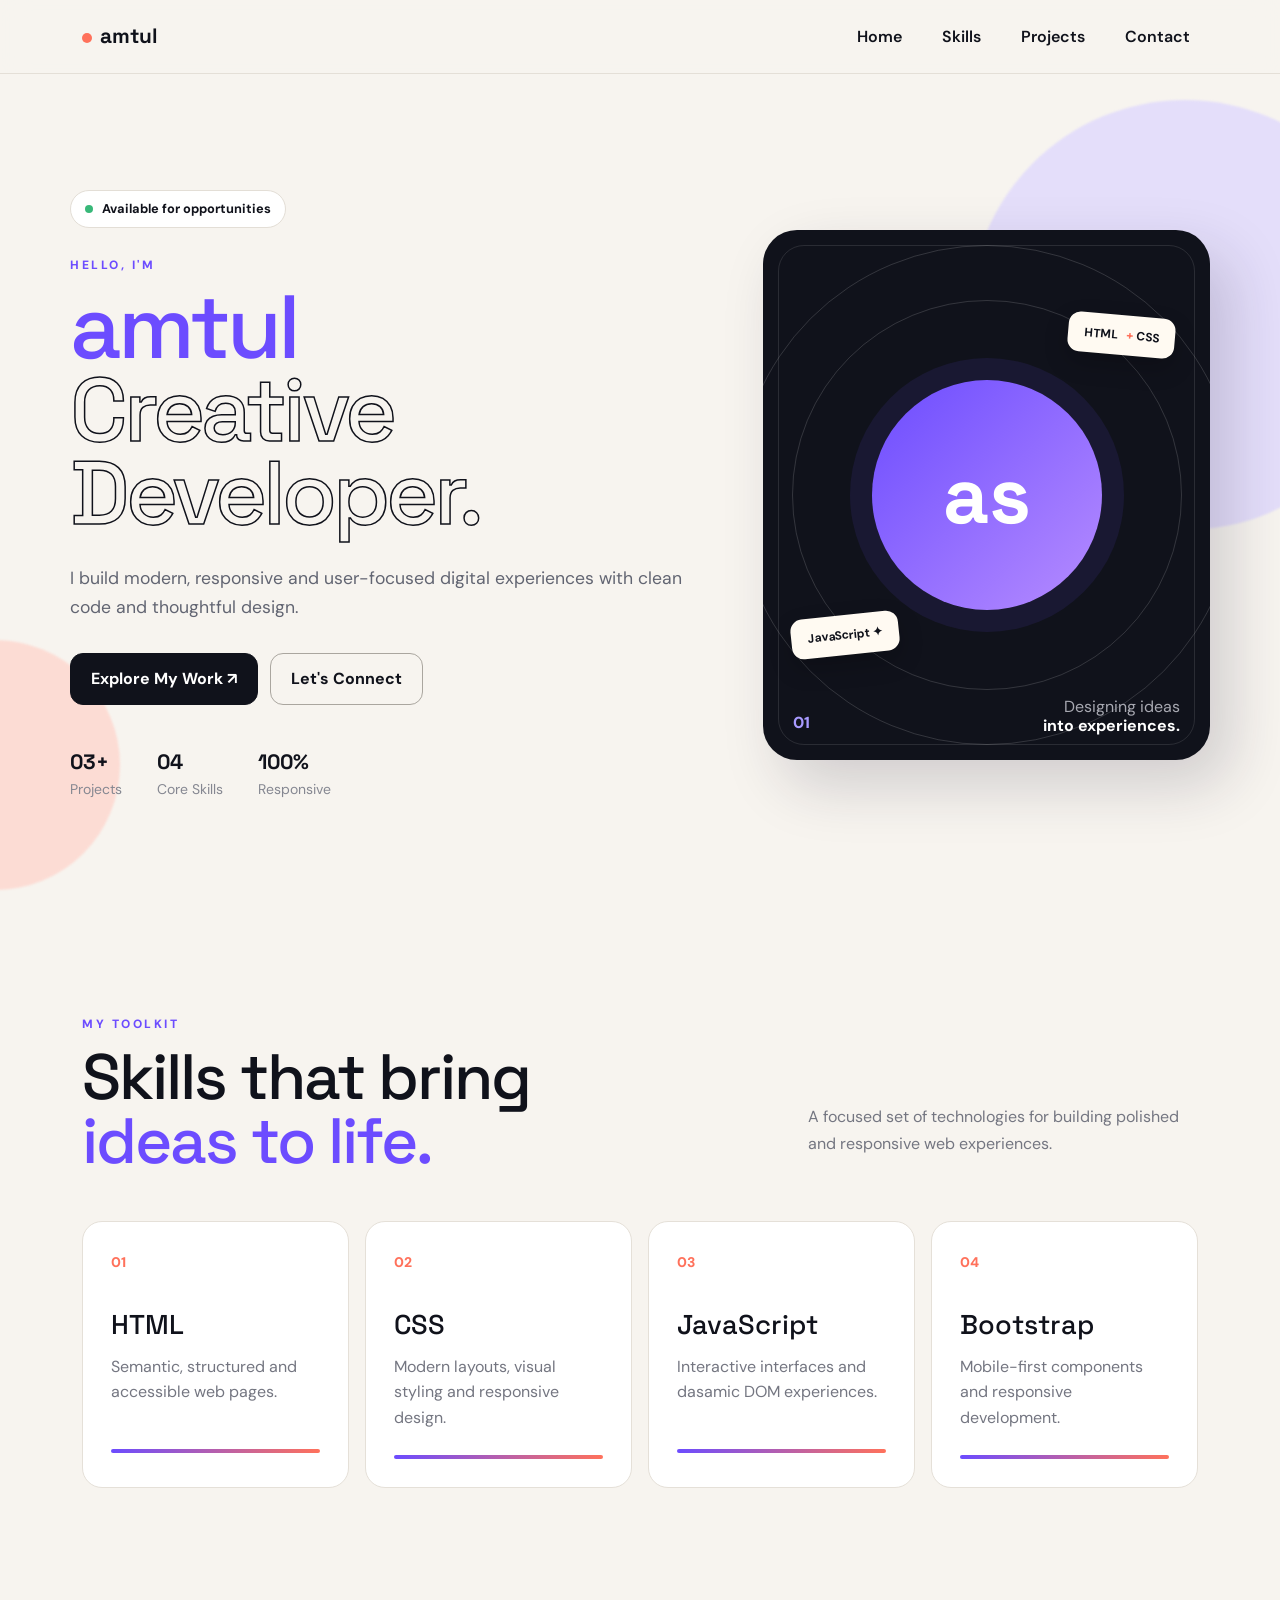
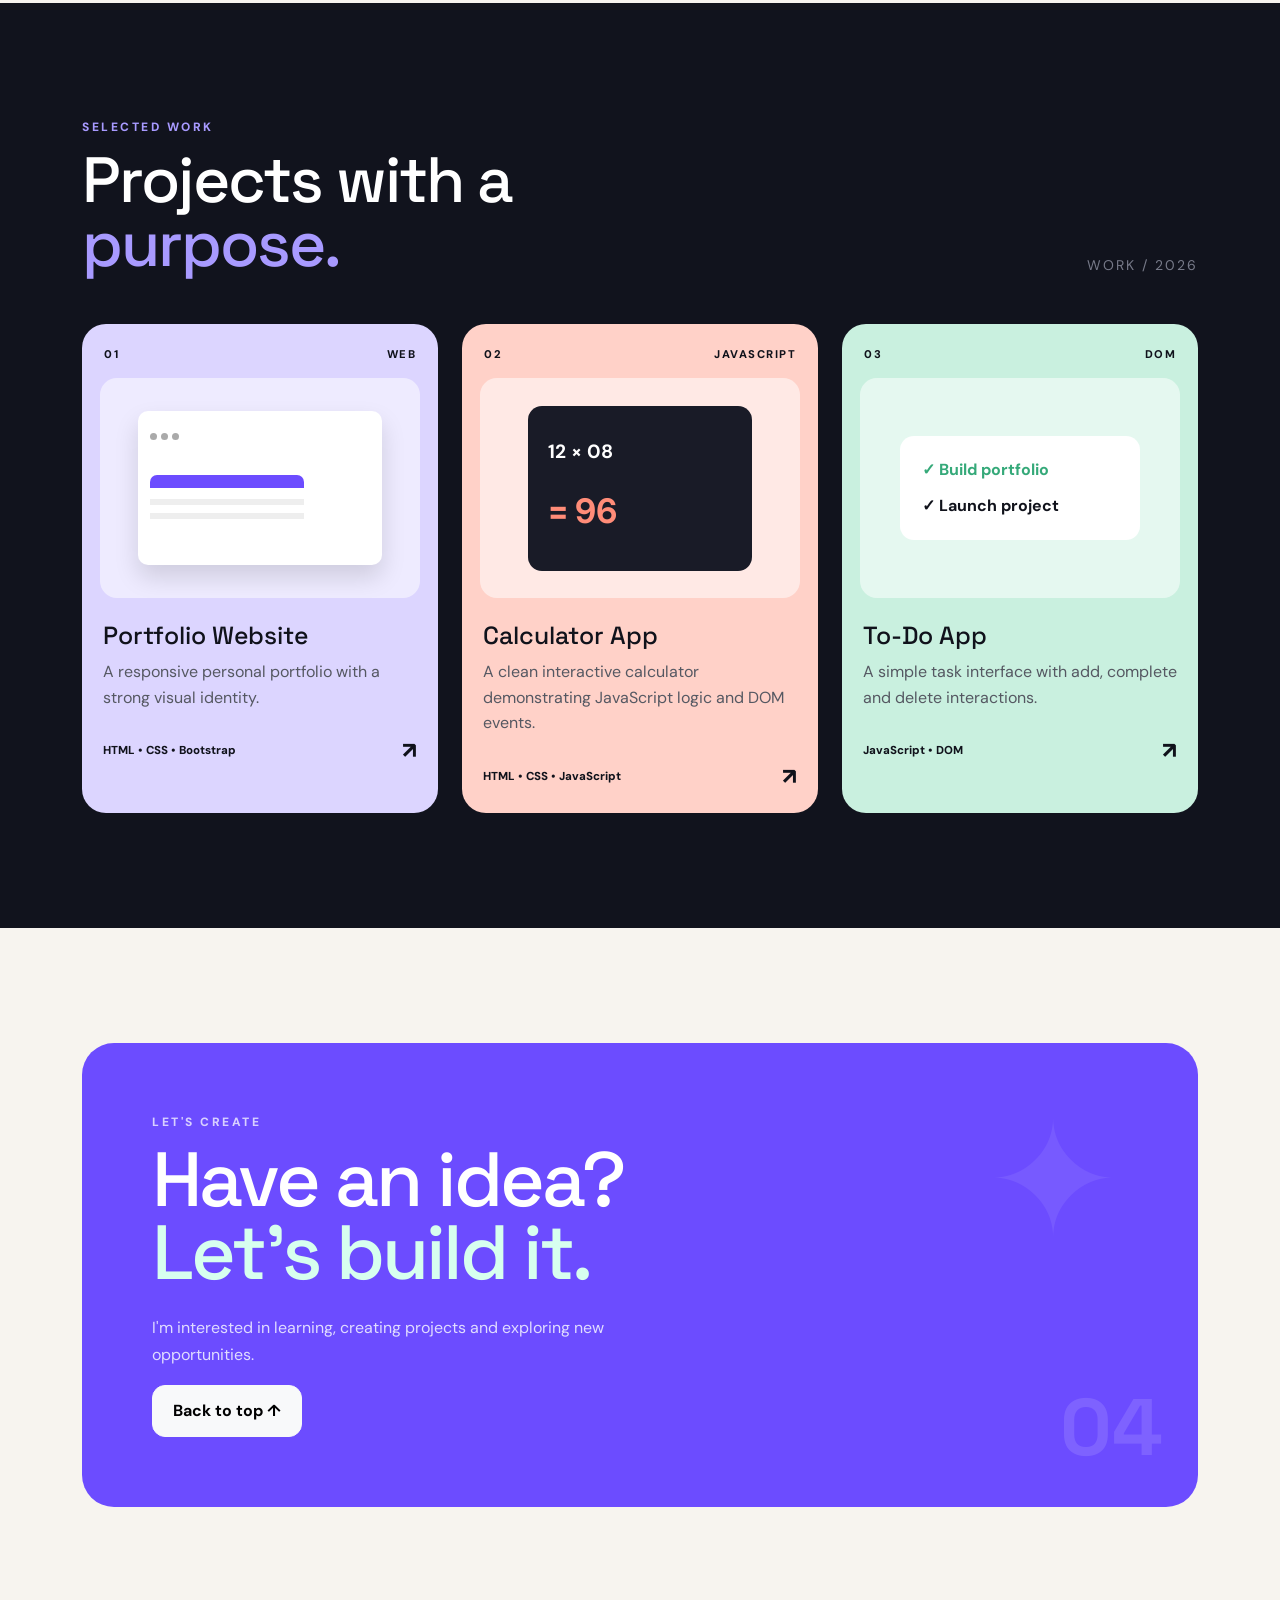
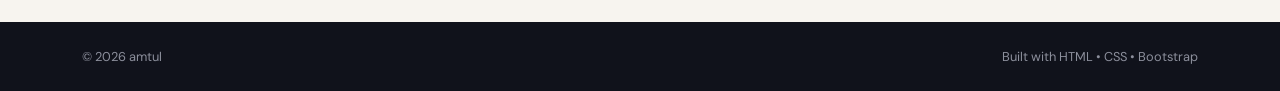
==== index.html @ 82007bb2 "Add files via upload" ====
<!DOCTYPE html>
<html lang="en">
<head>
<meta charset="UTF-8">
<meta name="viewport" content="width=device-width, initial-scale=1.0">
<title>amtul | Creative Portfolio</title>
<link href="https://cdn.jsdelivr.net/npm/bootstrap@5.3.3/dist/css/bootstrap.min.css" rel="stylesheet">
<link href="https://fonts.googleapis.com/css2?family=DM+Sans:wght@400;500;600;700&family=Space+Grotesk:wght@500;600;700&display=swap" rel="stylesheet">
<link rel="stylesheet" href="style.css">
</head>
<body>
<nav class="navbar navbar-expand-lg fixed-top">
<div class="container">
<a class="navbar-brand" href="#home"><span class="dot"></span>amtul</span></a>
<button class="navbar-toggler" type="button" data-bs-toggle="collapse" data-bs-target="#menu"><span class="navbar-toggler-icon"></span></button>
<div class="collapse navbar-collapse" id="menu"><ul class="navbar-nav ms-auto">
<li class="nav-item"><a class="nav-link" href="#home">Home</a></li>
<li class="nav-item"><a class="nav-link" href="#skills">Skills</a></li>
<li class="nav-item"><a class="nav-link" href="#projects">Projects</a></li>
<li class="nav-item"><a class="nav-link" href="#contact">Contact</a></li>
</ul></div>
</div></nav>

<section id="home" class="hero">
<div class="blob blob1"></div><div class="blob blob2"></div>
<div class="container hero-content"><div class="row align-items-center g-5">
<div class="col-lg-7">
<div class="availability"><i></i> Available for opportunities</div>
<p class="eyebrow">HELLO, I'M</p>
<h1><span>amtul</span><br><em>Creative Developer.</em></h1>
<p class="intro">I build modern, responsive and user-focused digital experiences with clean code and thoughtful design.</p>
<div class="actions"><a href="#projects" class="btn btn-main">Explore My Work ↗</a><a href="#contact" class="btn btn-outline">Let's Connect</a></div>
<div class="stats"><div><b>03+</b><small>Projects</small></div><div><b>04</b><small>Core Skills</small></div><div><b>100%</b><small>Responsive</small></div></div>
</div>
<div class="col-lg-5"><div class="visual">
<div class="ring ring1"></div><div class="ring ring2"></div><div class="avatar">as</div>
<div class="tag tag1">HTML <b>+</b> CSS</div><div class="tag tag2">JavaScript ✦</div>
<div class="caption"><span>01</span><p>Designing ideas<br><strong>into experiences.</strong></p></div>
</div></div>
</div></div></section>

<section id="skills" class="section">
<div class="container">
<div class="heading"><div><p class="eyebrow">MY TOOLKIT</p><h2>Skills that bring<br><span>ideas to life.</span></h2></div><p>A focused set of technologies for building polished and responsive web experiences.</p></div>
<div class="row g-3">
<div class="col-md-6 col-lg-3"><div class="skill"><small>01</small><h3>HTML</h3><p>Semantic, structured and accessible web pages.</p><div></div></div></div>
<div class="col-md-6 col-lg-3"><div class="skill"><small>02</small><h3>CSS</h3><p>Modern layouts, visual styling and responsive design.</p><div></div></div></div>
<div class="col-md-6 col-lg-3"><div class="skill"><small>03</small><h3>JavaScript</h3><p>Interactive interfaces and dasamic DOM experiences.</p><div></div></div></div>
<div class="col-md-6 col-lg-3"><div class="skill"><small>04</small><h3>Bootstrap</h3><p>Mobile-first components and responsive development.</p><div></div></div></div>
</div></div></section>

<section id="projects" class="section projects">
<div class="container">
<div class="heading"><div><p class="eyebrow">SELECTED WORK</p><h2>Projects with a<br><span>purpose.</span></h2></div><small>WORK / 2026</small></div>
<div class="row g-4">
<div class="col-lg-4"><article class="project purple"><div class="top"><span>01</span><span>WEB</span></div><div class="art"><div class="window"><i></i><i></i><i></i><div></div></div></div><h3>Portfolio Website</h3><p>A responsive personal portfolio with a strong visual identity.</p><footer><span>HTML • CSS • Bootstrap</span><b>↗</b></footer></article></div>
<div class="col-lg-4"><article class="project coral"><div class="top"><span>02</span><span>JAVASCRIPT</span></div><div class="art"><div class="calc"><b>12 × 08</b><strong>= 96</strong></div></div><h3>Calculator App</h3><p>A clean interactive calculator demonstrating JavaScript logic and DOM events.</p><footer><span>HTML • CSS • JavaScript</span><b>↗</b></footer></article></div>
<div class="col-lg-4"><article class="project green"><div class="top"><span>03</span><span>DOM</span></div><div class="art"><div class="todo"><span>✓ Build portfolio</span><span>✓ Launch project</span></div></div><h3>To-Do App</h3><p>A simple task interface with add, complete and delete interactions.</p><footer><span>JavaScript • DOM</span><b>↗</b></footer></article></div>
</div></div></section>

<section id="contact" class="section contact">
<div class="container"><div class="contact-box"><span class="contact-num">04</span><p class="eyebrow">LET'S CREATE</p><h2>Have an idea?<br><span>Let's build it.</span></h2><p>I'm interested in learning, creating projects and exploring new opportunities.</p><a href="#home" class="btn btn-light">Back to top ↑</a></div></div></section>
<footer class="site-footer"><div class="container"><span>© 2026 amtul</span><span>Built with HTML • CSS • Bootstrap</span></div></footer>
<script src="https://cdn.jsdelivr.net/npm/bootstrap@5.3.3/dist/js/bootstrap.bundle.min.js"></script>
</body></html>
---- style.css ----
*{box-sizing:border-box}html{scroll-behavior:smooth}:root{--ink:#10121b;--paper:#f7f4ef;--purple:#6c4cff;--coral:#ff715b;--mint:#bdebd8;--muted:#747681}body{margin:0;background:var(--paper);color:var(--ink);font-family:"DM Sans",sans-serif}h1,h2,h3,.navbar-brand{font-family:"Space Grotesk",sans-serif}.navbar{background:rgba(247,244,239,.9);backdrop-filter:blur(14px);border-bottom:1px solid #e4dfd7;padding:16px 0}.navbar-brand{font-weight:700;font-size:1.3rem;color:var(--ink)}.navbar-brand span:not(.dot){color:var(--purple)}.dot{display:inline-block;width:10px;height:10px;background:var(--coral);border-radius:50%;margin-right:8px}.nav-link{color:var(--ink)!important;font-weight:600;margin-left:24px}.nav-link:hover{color:var(--purple)!important}.hero{min-height:100vh;padding-top:90px;display:flex;align-items:center;position:relative;overflow:hidden}.blob{position:absolute;border-radius:50%;filter:blur(1px);opacity:.7}.blob1{width:430px;height:430px;background:#dcd5ff;right:-120px;top:100px}.blob2{width:250px;height:250px;background:#ffd2c9;left:-130px;bottom:10px}.hero-content{padding:75px 0;position:relative;z-index:1}.availability{display:inline-flex;gap:9px;align-items:center;background:white;border:1px solid #e3ded6;border-radius:30px;padding:8px 14px;font-size:.8rem;font-weight:700;margin-bottom:28px}.availability i{width:8px;height:8px;border-radius:50%;background:#38b879}.eyebrow{font-size:.75rem;letter-spacing:2.5px;font-weight:800;color:var(--purple);margin-bottom:12px}.hero h1{font-size:clamp(3.5rem,7vw,7rem);line-height:.93;letter-spacing:-4px;margin:0 0 28px}.hero h1 span{color:var(--purple)}.hero h1 em{font-style:normal;color:transparent;-webkit-text-stroke:1.5px var(--ink)}.intro{max-width:650px;color:#626572;font-size:1.1rem;line-height:1.7}.actions{display:flex;gap:12px;flex-wrap:wrap;margin:30px 0}.btn{border-radius:13px;padding:13px 20px;font-weight:700}.btn-main{background:var(--ink);color:#fff;border:1px solid var(--ink)}.btn-main:hover{background:var(--purple);border-color:var(--purple);color:#fff}.btn-outline{border:1px solid #aaa69f;color:var(--ink)}.btn-outline:hover{border-color:var(--ink);color:var(--ink)}.stats{display:flex;gap:35px;margin-top:42px}.stats div{display:flex;flex-direction:column}.stats b{font-family:"Space Grotesk";font-size:1.3rem}.stats small{color:#858791}.visual{height:530px;background:var(--ink);border-radius:34px;position:relative;overflow:hidden;display:grid;place-items:center;box-shadow:20px 25px 60px rgba(32,25,55,.18)}.visual:before{content:"";position:absolute;inset:15px;border:1px solid #ffffff1c;border-radius:26px}.avatar{width:230px;height:230px;border-radius:50%;background:linear-gradient(135deg,var(--purple),#b68cff);display:grid;place-items:center;color:white;font-family:"Space Grotesk";font-size:5rem;font-weight:700;position:relative;z-index:2;box-shadow:0 0 0 22px #6c4cff1a}.ring{position:absolute;border:1px solid #ffffff26;border-radius:50%}.ring1{width:390px;height:390px}.ring2{width:500px;height:500px}.tag{position:absolute;background:#fffaf2;padding:11px 16px;border-radius:12px;font-size:.75rem;font-weight:700;z-index:3;box-shadow:0 10px 25px #0003}.tag b{color:var(--coral);margin-left:5px}.tag1{top:85px;right:35px;transform:rotate(5deg)}.tag2{bottom:105px;left:28px;transform:rotate(-6deg)}.caption{position:absolute;bottom:25px;left:30px;right:30px;color:#fff;display:flex;justify-content:space-between;align-items:end}.caption span{color:#a89aff;font-weight:800}.caption p{text-align:right;color:#a8a9b2;line-height:1.2;margin:0}.caption strong{color:white}.section{padding:115px 0}.heading{display:flex;justify-content:space-between;align-items:end;gap:40px;margin-bottom:48px}.heading h2{font-size:clamp(2.6rem,5vw,4.5rem);line-height:1;letter-spacing:-2px;margin:0}.heading h2 span{color:var(--purple)}.heading>p{max-width:390px;color:var(--muted);line-height:1.7}.heading>small{letter-spacing:2px;color:#777a89}.skill{height:100%;background:#fff;border:1px solid #e5e0d8;border-radius:20px;padding:28px;transition:.25s}.skill:hover{transform:translateY(-7px);box-shadow:0 18px 40px #241e3c19}.skill small{color:var(--coral);font-weight:800}.skill h3{font-size:1.7rem;margin:35px 0 12px}.skill p{color:var(--muted);line-height:1.6;min-height:70px}.skill div{height:4px;border-radius:5px;background:linear-gradient(90deg,var(--purple),var(--coral));margin-top:25px}.projects{background:#11131d;color:#fff}.projects .heading h2{color:#fff}.projects .heading h2 span{color:#a89aff}.projects .eyebrow{color:#a89aff}.project{height:100%;border-radius:24px;padding:18px;color:var(--ink);transition:.25s}.project:hover{transform:translateY(-8px)}.purple{background:#dcd5ff}.coral{background:#ffd1c8}.green{background:#c9f0df}.top{display:flex;justify-content:space-between;font-size:.7rem;font-weight:800;letter-spacing:1.5px;margin:4px 4px 15px}.art{height:220px;border-radius:17px;background:#ffffff88;display:grid;place-items:center;overflow:hidden}.window{width:76%;height:70%;background:#fff;border-radius:10px;padding:12px;box-shadow:0 12px 25px #0002}.window i{display:inline-block;width:7px;height:7px;border-radius:50%;background:#aaa;margin-right:4px}.window div{margin-top:28px;width:70%;height:70px;border-radius:7px;background:linear-gradient(180deg,var(--purple) 0 18%,transparent 18% 35%,#eee 35% 43%,transparent 43% 55%,#eee 55% 63%,transparent 63%)}.calc{width:70%;height:75%;background:#191b27;border-radius:14px;color:#fff;padding:30px 20px;display:flex;flex-direction:column;justify-content:center;gap:18px}.calc b{font-size:1.2rem}.calc strong{font-size:2.2rem;color:#ff8c78}.todo{display:grid;gap:12px;background:white;padding:22px;border-radius:14px;width:75%;font-weight:700}.todo span:first-child{color:#35a979}.project h3{font-size:1.55rem;margin:23px 3px 8px}.project>p{color:#555862;margin:0 3px;line-height:1.6}.project footer{display:flex;justify-content:space-between;align-items:center;margin:24px 3px 2px;font-size:.72rem;font-weight:800}.project footer b{font-size:1.4rem}.contact{background:var(--paper)}.contact-box{position:relative;overflow:hidden;background:var(--purple);border-radius:32px;padding:70px;color:#fff}.contact-box:after{content:"✦";position:absolute;right:7%;top:4%;font-size:10rem;color:#ffffff14}.contact-num{position:absolute;right:35px;bottom:20px;font-family:"Space Grotesk";font-size:5rem;color:#ffffff20;font-weight:700}.contact-box .eyebrow{color:#d8d0ff}.contact-box h2{font-size:clamp(3rem,6vw,5.5rem);line-height:.95;letter-spacing:-3px;margin:10px 0 25px}.contact-box h2 span{color:#d7ffef}.contact-box p:not(.eyebrow){max-width:500px;color:#e0dcff;line-height:1.7}.btn-light:hover{background:#d7ffef;border-color:#d7ffef}.site-footer{background:var(--ink);color:#8c8f9c;padding:25px 0;font-size:.8rem}.site-footer .container{display:flex;justify-content:space-between;gap:20px}@media(max-width:991px){.visual{height:440px}.heading{align-items:start;flex-direction:column}}@media(max-width:600px){.nav-link{margin-left:0}.hero-content{padding:55px 0}.hero h1{font-size:3.35rem;letter-spacing:-2px}.stats{gap:20px}.visual{height:390px}.avatar{width:165px;height:165px;font-size:3.5rem}.ring1{width:280px;height:280px}.ring2{width:350px;height:350px}.tag{font-size:.68rem}.tag1{right:18px}.tag2{left:18px}.section{padding:80px 0}.contact-box{padding:45px 28px}.contact-box h2{font-size:3.1rem}.contact-num{font-size:3.5rem}.site-footer .container{flex-direction:column}}
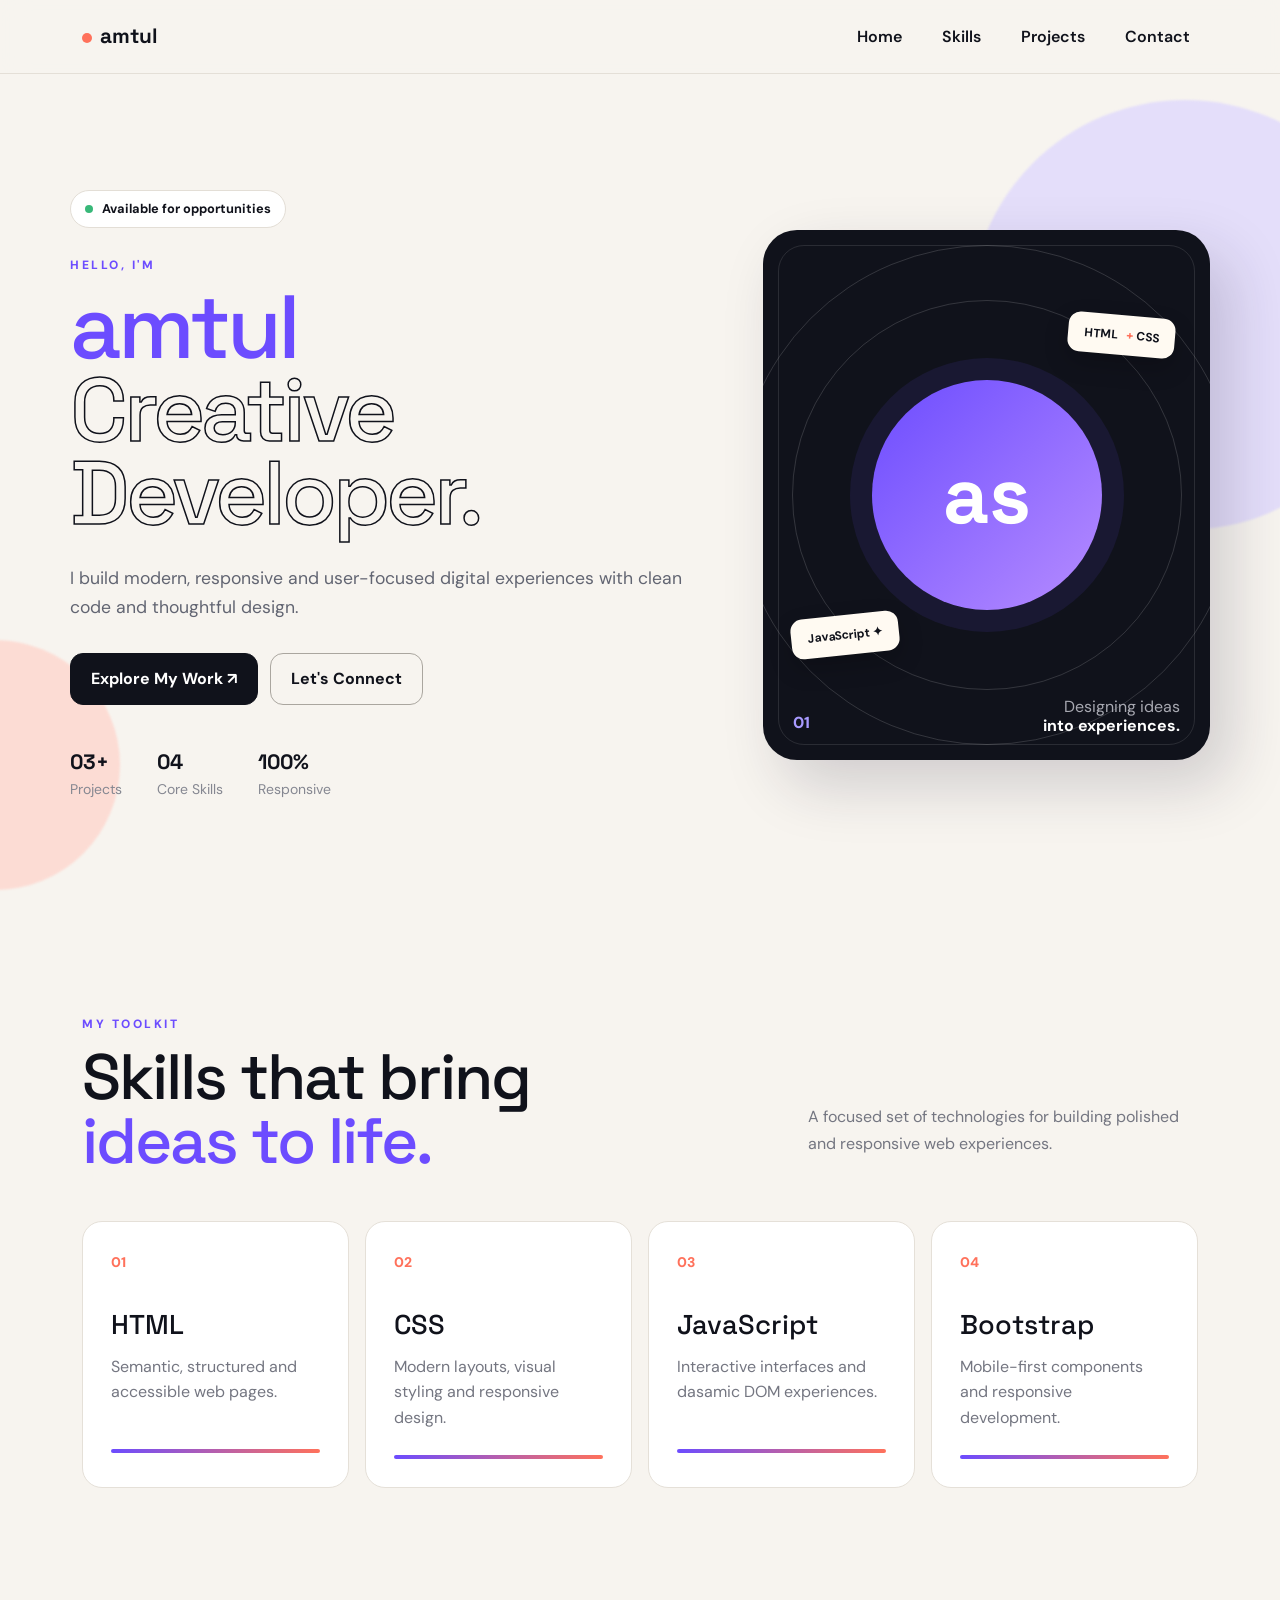
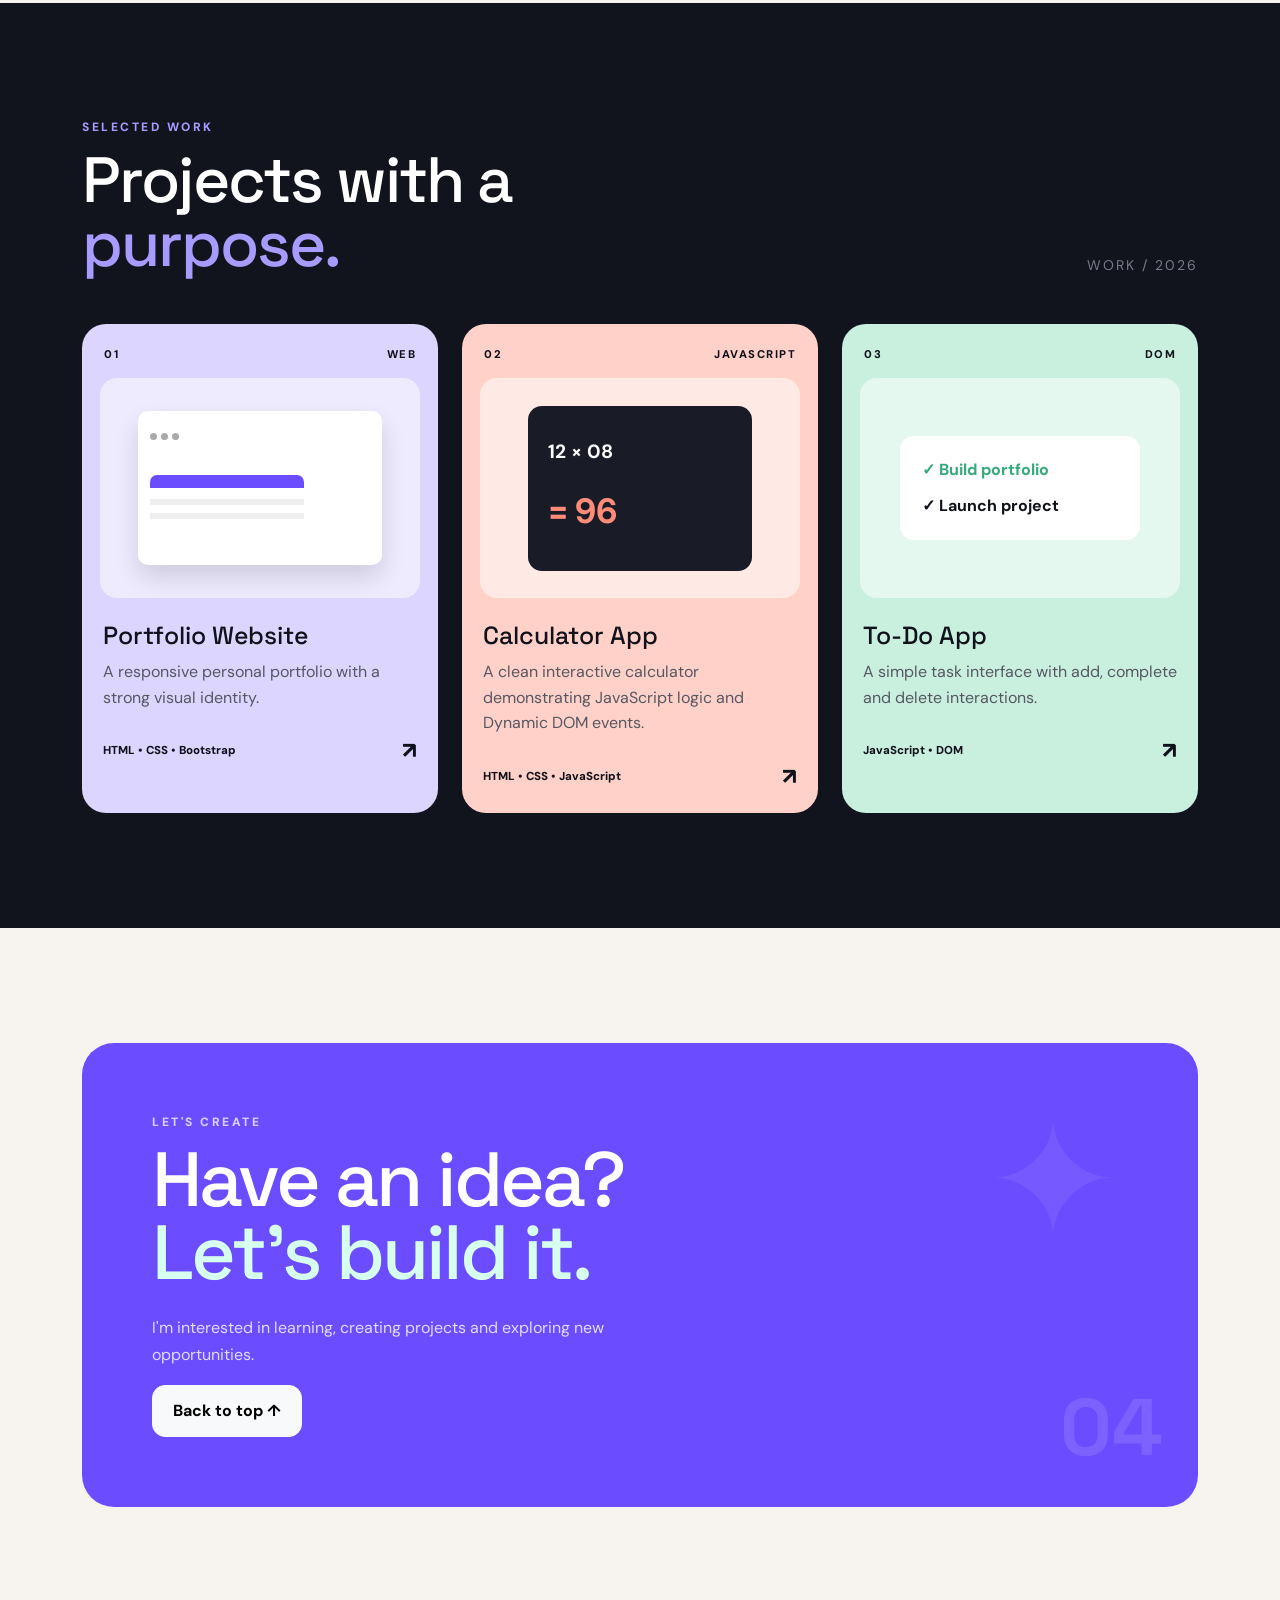
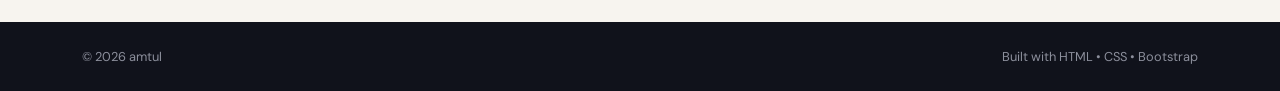
==== commit 60d208c7: "Update index.html" ====
--- a/index.html
+++ b/index.html
@@ -54,7 +54,7 @@
 <div class="heading"><div><p class="eyebrow">SELECTED WORK</p><h2>Projects with a<br><span>purpose.</span></h2></div><small>WORK / 2026</small></div>
 <div class="row g-4">
 <div class="col-lg-4"><article class="project purple"><div class="top"><span>01</span><span>WEB</span></div><div class="art"><div class="window"><i></i><i></i><i></i><div></div></div></div><h3>Portfolio Website</h3><p>A responsive personal portfolio with a strong visual identity.</p><footer><span>HTML • CSS • Bootstrap</span><b>↗</b></footer></article></div>
-<div class="col-lg-4"><article class="project coral"><div class="top"><span>02</span><span>JAVASCRIPT</span></div><div class="art"><div class="calc"><b>12 × 08</b><strong>= 96</strong></div></div><h3>Calculator App</h3><p>A clean interactive calculator demonstrating JavaScript logic and DOM events.</p><footer><span>HTML • CSS • JavaScript</span><b>↗</b></footer></article></div>
+<div class="col-lg-4"><article class="project coral"><div class="top"><span>02</span><span>JAVASCRIPT</span></div><div class="art"><div class="calc"><b>12 × 08</b><strong>= 96</strong></div></div><h3>Calculator App</h3><p>A clean interactive calculator demonstrating JavaScript logic and Dynamic DOM events.</p><footer><span>HTML • CSS • JavaScript</span><b>↗</b></footer></article></div>
 <div class="col-lg-4"><article class="project green"><div class="top"><span>03</span><span>DOM</span></div><div class="art"><div class="todo"><span>✓ Build portfolio</span><span>✓ Launch project</span></div></div><h3>To-Do App</h3><p>A simple task interface with add, complete and delete interactions.</p><footer><span>JavaScript • DOM</span><b>↗</b></footer></article></div>
 </div></div></section>
 
@@ -62,4 +62,4 @@
 <div class="container"><div class="contact-box"><span class="contact-num">04</span><p class="eyebrow">LET'S CREATE</p><h2>Have an idea?<br><span>Let's build it.</span></h2><p>I'm interested in learning, creating projects and exploring new opportunities.</p><a href="#home" class="btn btn-light">Back to top ↑</a></div></div></section>
 <footer class="site-footer"><div class="container"><span>© 2026 amtul</span><span>Built with HTML • CSS • Bootstrap</span></div></footer>
 <script src="https://cdn.jsdelivr.net/npm/bootstrap@5.3.3/dist/js/bootstrap.bundle.min.js"></script>
-</body></html>+</body></html>
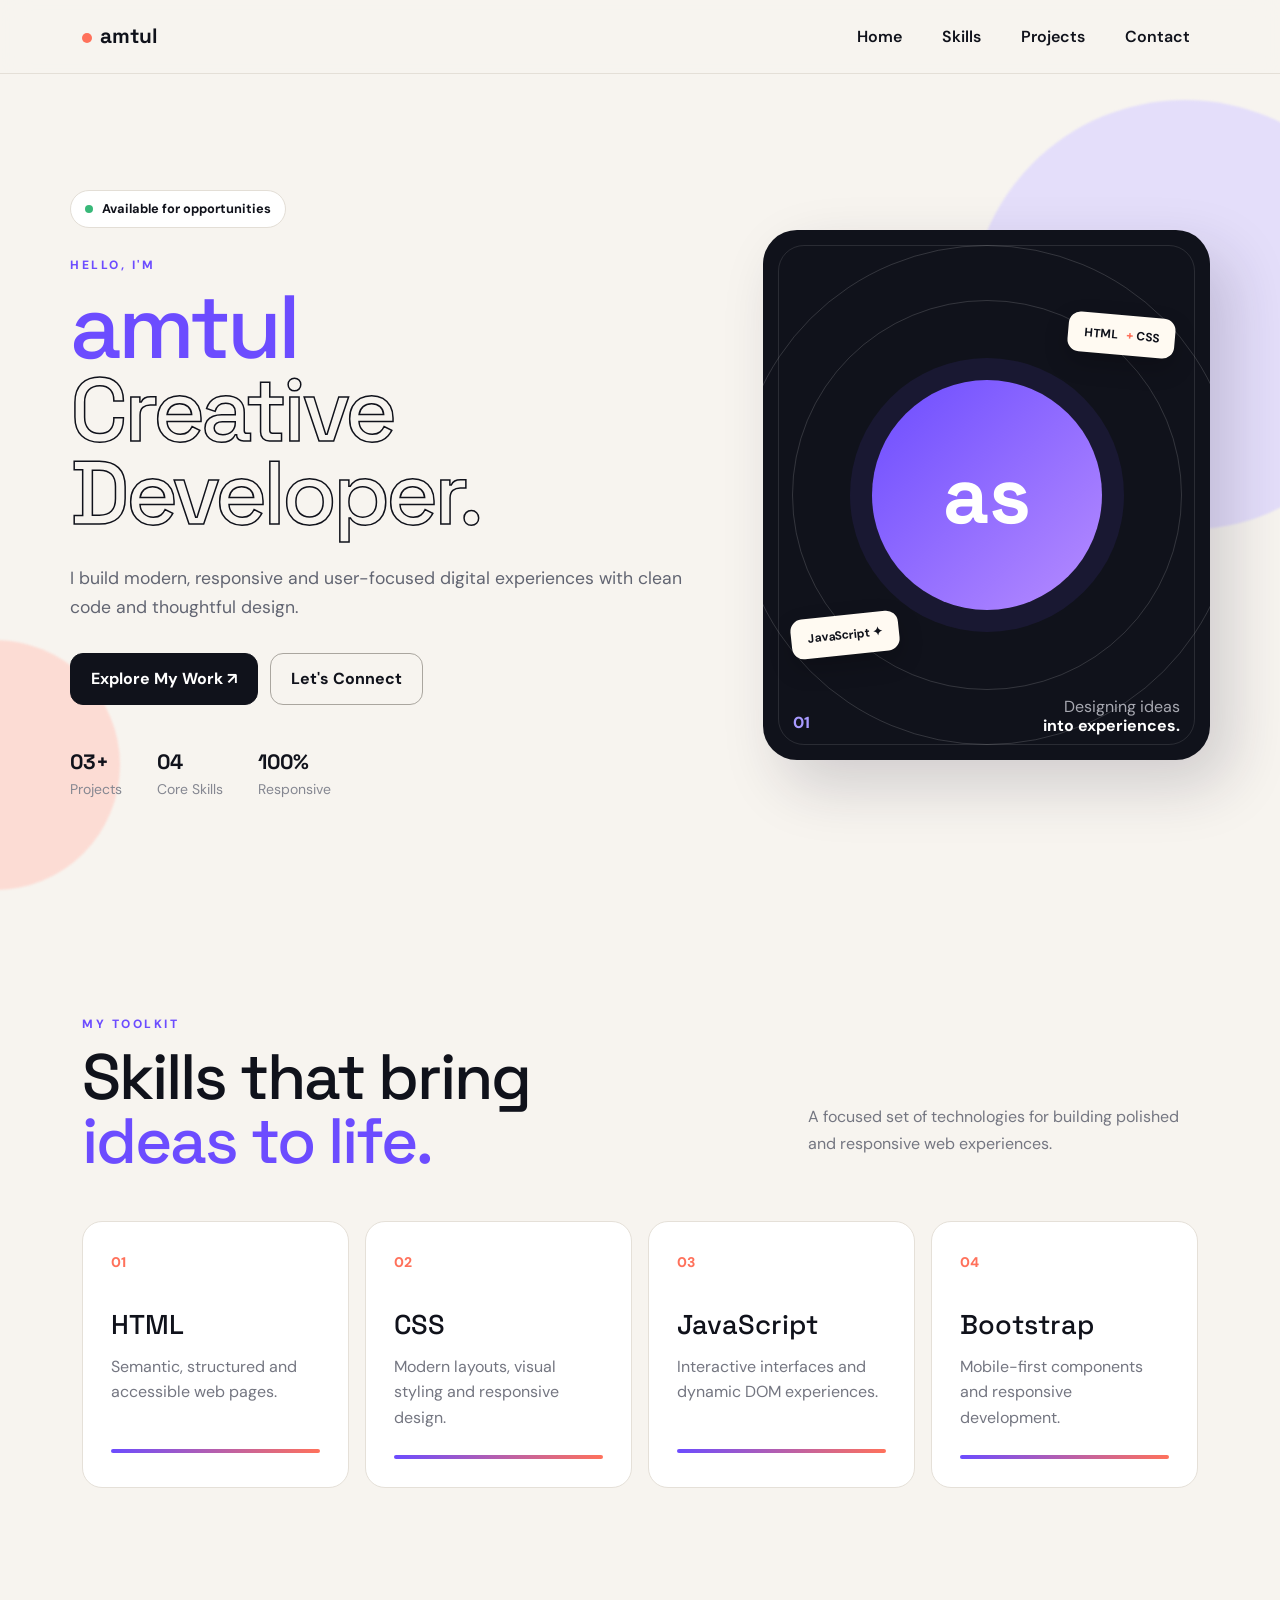
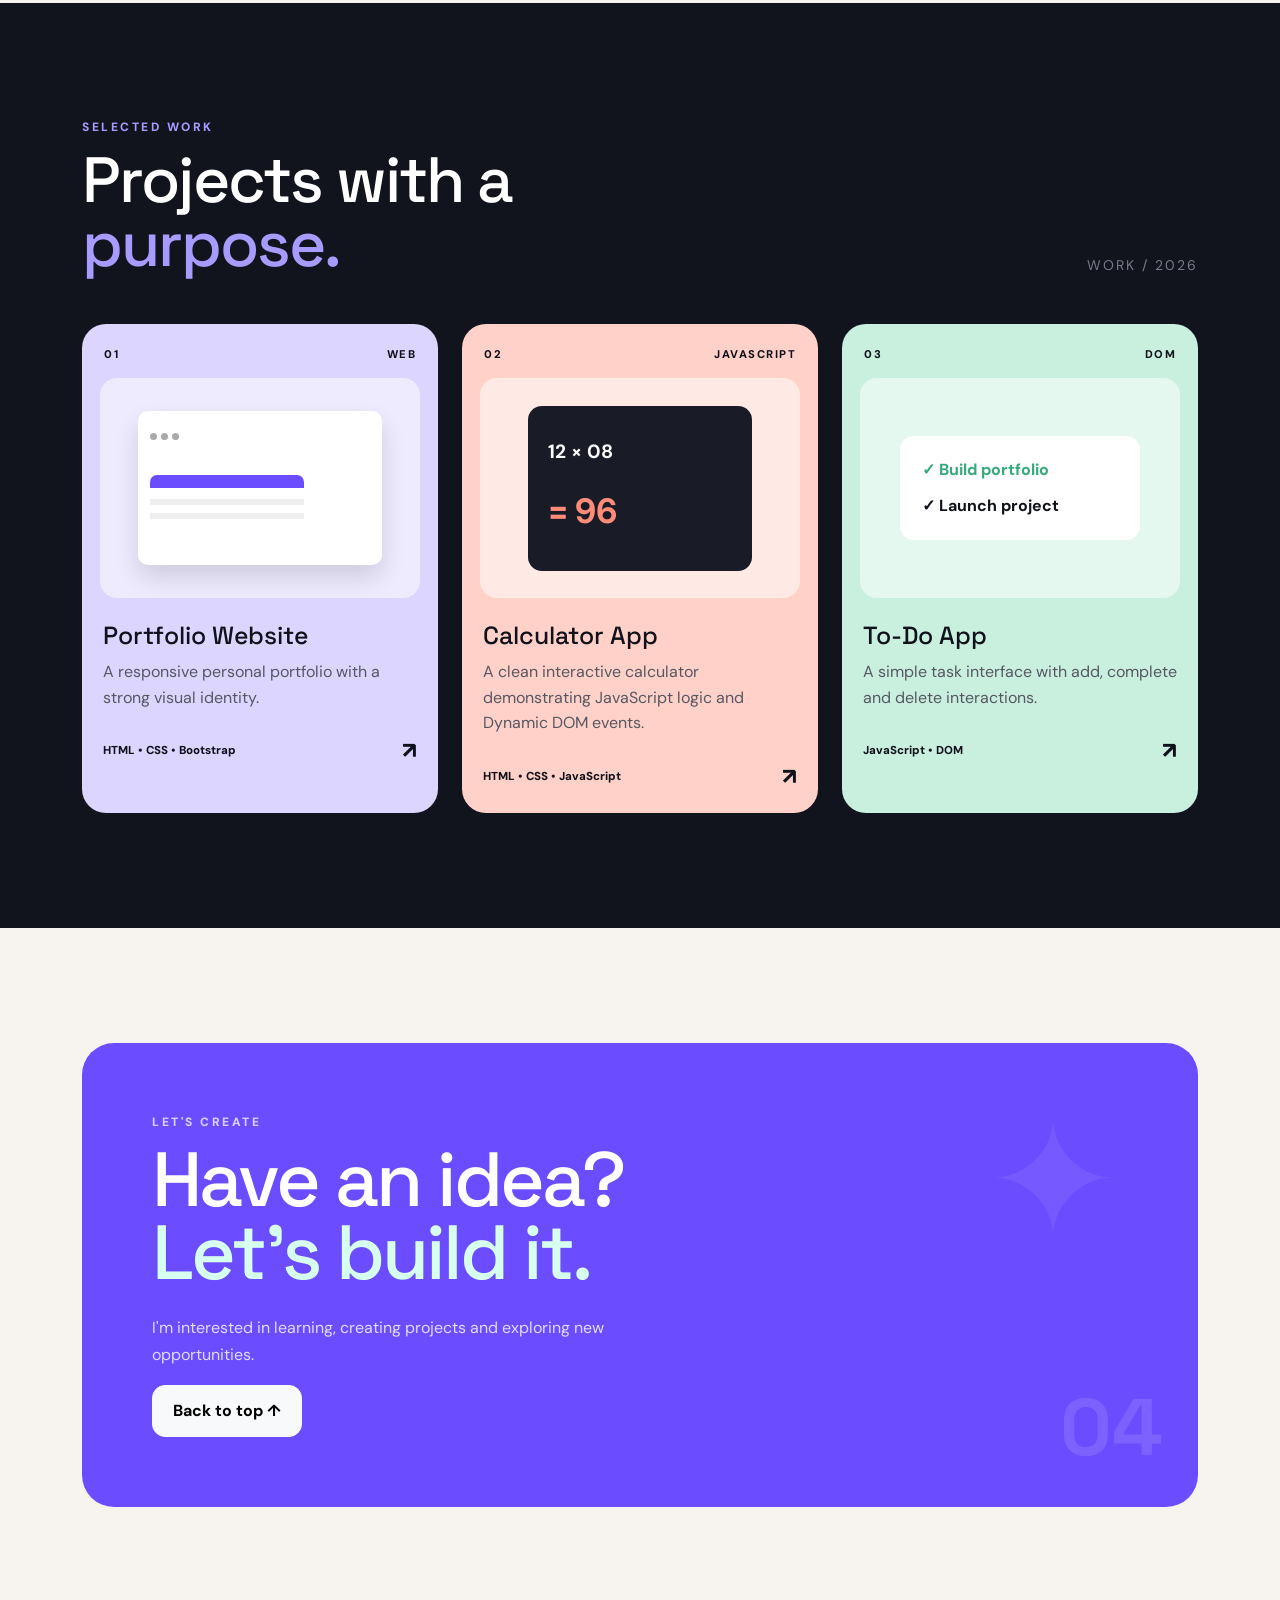
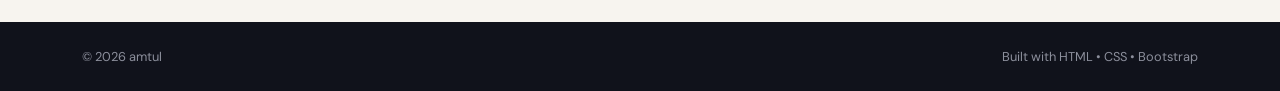
==== commit b5cf59f7: "Update index.html" ====
--- a/index.html
+++ b/index.html
@@ -45,7 +45,7 @@
 <div class="row g-3">
 <div class="col-md-6 col-lg-3"><div class="skill"><small>01</small><h3>HTML</h3><p>Semantic, structured and accessible web pages.</p><div></div></div></div>
 <div class="col-md-6 col-lg-3"><div class="skill"><small>02</small><h3>CSS</h3><p>Modern layouts, visual styling and responsive design.</p><div></div></div></div>
-<div class="col-md-6 col-lg-3"><div class="skill"><small>03</small><h3>JavaScript</h3><p>Interactive interfaces and dasamic DOM experiences.</p><div></div></div></div>
+<div class="col-md-6 col-lg-3"><div class="skill"><small>03</small><h3>JavaScript</h3><p>Interactive interfaces and dynamic DOM experiences.</p><div></div></div></div>
 <div class="col-md-6 col-lg-3"><div class="skill"><small>04</small><h3>Bootstrap</h3><p>Mobile-first components and responsive development.</p><div></div></div></div>
 </div></div></section>
 
